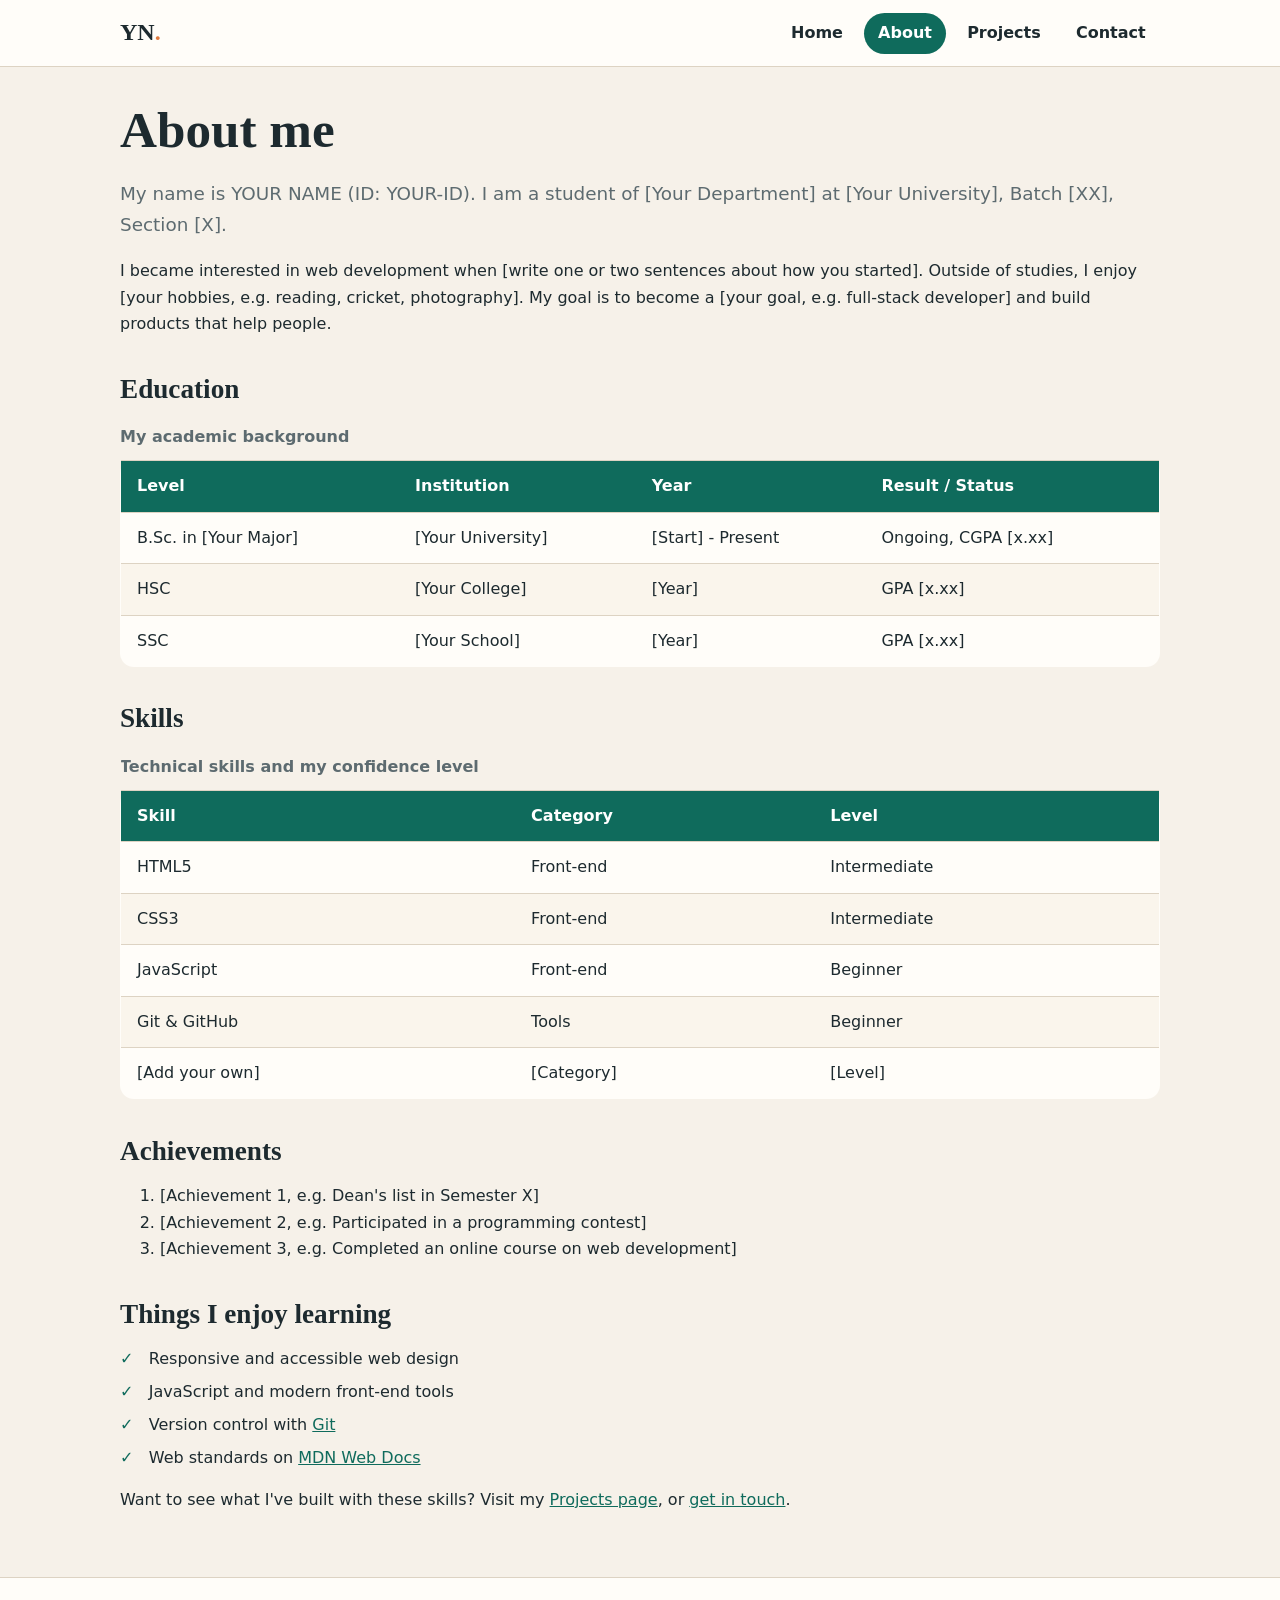
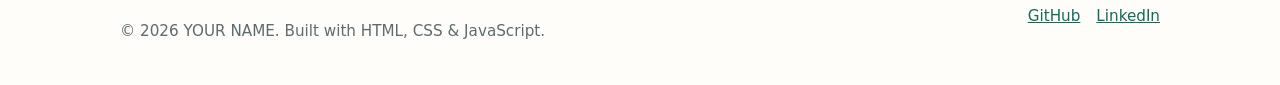
==== about.html @ 44a1b540 "Add files via upload" ====
<!DOCTYPE html>
<html lang="en">
<head>
  <meta charset="UTF-8">
  <meta name="viewport" content="width=device-width, initial-scale=1.0">
  <meta name="description" content="About YOUR NAME - education, skills and achievements.">
  <title>About | YOUR NAME - Portfolio</title>
  <link rel="stylesheet" href="css/style.css">
</head>
<body>

  <header class="site-header">
    <div class="wrap">
      <a class="brand" href="index.html">YN<span>.</span></a>
      <button class="nav-toggle" id="navToggle" aria-label="Toggle menu" aria-expanded="false">&#9776;</button>
      <nav aria-label="Main navigation">
        <ul class="nav-list" id="navList">
          <li><a href="index.html">Home</a></li>
          <li><a href="about.html" class="active">About</a></li>
          <li><a href="projects.html">Projects</a></li>
          <li><a href="contact.html">Contact</a></li>
        </ul>
      </nav>
    </div>
  </header>

  <main class="wrap">
    <h1 style="margin-top:2rem;">About me</h1>

    <section>
      <p class="lead">
        My name is YOUR NAME (ID: YOUR-ID). I am a student of [Your Department] at
        [Your University], Batch [XX], Section [X].
      </p>
      <p>
        I became interested in web development when [write one or two sentences about how you
        started]. Outside of studies, I enjoy [your hobbies, e.g. reading, cricket, photography].
        My goal is to become a [your goal, e.g. full-stack developer] and build products that
        help people.
      </p>
    </section>

    <section>
      <h2>Education</h2>
      <div class="table-scroll">
        <table>
          <caption>My academic background</caption>
          <thead>
            <tr><th>Level</th><th>Institution</th><th>Year</th><th>Result / Status</th></tr>
          </thead>
          <tbody>
            <tr><td>B.Sc. in [Your Major]</td><td>[Your University]</td><td>[Start] - Present</td><td>Ongoing, CGPA [x.xx]</td></tr>
            <tr><td>HSC</td><td>[Your College]</td><td>[Year]</td><td>GPA [x.xx]</td></tr>
            <tr><td>SSC</td><td>[Your School]</td><td>[Year]</td><td>GPA [x.xx]</td></tr>
          </tbody>
        </table>
      </div>
    </section>

    <section>
      <h2>Skills</h2>
      <div class="table-scroll">
        <table>
          <caption>Technical skills and my confidence level</caption>
          <thead>
            <tr><th>Skill</th><th>Category</th><th>Level</th></tr>
          </thead>
          <tbody>
            <tr><td>HTML5</td><td>Front-end</td><td>Intermediate</td></tr>
            <tr><td>CSS3</td><td>Front-end</td><td>Intermediate</td></tr>
            <tr><td>JavaScript</td><td>Front-end</td><td>Beginner</td></tr>
            <tr><td>Git &amp; GitHub</td><td>Tools</td><td>Beginner</td></tr>
            <tr><td>[Add your own]</td><td>[Category]</td><td>[Level]</td></tr>
          </tbody>
        </table>
      </div>
    </section>

    <section>
      <h2>Achievements</h2>
      <ol>
        <li>[Achievement 1, e.g. Dean's list in Semester X]</li>
        <li>[Achievement 2, e.g. Participated in a programming contest]</li>
        <li>[Achievement 3, e.g. Completed an online course on web development]</li>
      </ol>
    </section>

    <section>
      <h2>Things I enjoy learning</h2>
      <ul class="check-list">
        <li>Responsive and accessible web design</li>
        <li>JavaScript and modern front-end tools</li>
        <li>Version control with <a href="https://git-scm.com/doc" target="_blank" rel="noopener">Git</a></li>
        <li>Web standards on <a href="https://developer.mozilla.org/" target="_blank" rel="noopener">MDN Web Docs</a></li>
      </ul>
      <p>
        Want to see what I've built with these skills? Visit my
        <a href="projects.html">Projects page</a>, or <a href="contact.html">get in touch</a>.
      </p>
    </section>
  </main>

  <footer class="site-footer">
    <div class="wrap">
      <p>&copy; <span id="year">2026</span> YOUR NAME. Built with HTML, CSS &amp; JavaScript.</p>
      <ul>
        <li><a href="https://github.com/YOUR-USERNAME" target="_blank" rel="noopener">GitHub</a></li>
        <li><a href="https://www.linkedin.com/in/YOUR-USERNAME" target="_blank" rel="noopener">LinkedIn</a></li>
      </ul>
    </div>
  </footer>

  <script src="js/main.js"></script>
</body>
</html>
---- css/style.css ----
/* ===== Portfolio stylesheet (shared by all pages) ===== */
:root {
  --bg: #f6f1e9;
  --card: #fffdf9;
  --ink: #1d2a2f;
  --muted: #5d6b70;
  --accent: #0f6b5c;
  --accent-dark: #0a4b40;
  --warm: #e07a3f;
  --line: #ddd3c3;
  --radius: 14px;
}

* { box-sizing: border-box; }

body {
  margin: 0;
  font-family: "Segoe UI", system-ui, -apple-system, Roboto, Arial, sans-serif;
  background: var(--bg);
  color: var(--ink);
  line-height: 1.65;
}

h1, h2, h3 { font-family: Georgia, "Times New Roman", serif; line-height: 1.2; }
h1 { font-size: clamp(2rem, 5vw, 3.2rem); margin: 0 0 .5rem; }
h2 { font-size: 1.7rem; margin: 2.2rem 0 .8rem; }
h3 { font-size: 1.2rem; margin: 0 0 .4rem; }

a { color: var(--accent); }
a:hover { color: var(--warm); }

img { max-width: 100%; display: block; }

.wrap { width: min(1040px, 92%); margin-inline: auto; }

/* ----- Header / navigation ----- */
.site-header {
  background: var(--card);
  border-bottom: 1px solid var(--line);
  position: sticky;
  top: 0;
  z-index: 10;
}
.site-header .wrap {
  display: flex;
  align-items: center;
  justify-content: space-between;
  padding: .8rem 0;
}
.brand {
  font-family: Georgia, serif;
  font-size: 1.5rem;
  font-weight: bold;
  text-decoration: none;
  color: var(--ink);
}
.brand span { color: var(--warm); }

.nav-list {
  list-style: none;
  display: flex;
  gap: .4rem;
  margin: 0;
  padding: 0;
}
.nav-list a {
  display: block;
  padding: .45rem .9rem;
  border-radius: 999px;
  text-decoration: none;
  color: var(--ink);
  font-weight: 600;
}
.nav-list a:hover { background: var(--bg); }
.nav-list a.active { background: var(--accent); color: #fff; }

.nav-toggle {
  display: none;
  background: none;
  border: 1px solid var(--line);
  border-radius: 8px;
  font-size: 1.3rem;
  padding: .2rem .6rem;
  cursor: pointer;
}

/* ----- Hero ----- */
.hero { padding: 3.5rem 0 2rem; }
.hero .wrap {
  display: grid;
  grid-template-columns: 1.4fr 1fr;
  gap: 2.5rem;
  align-items: center;
}
.eyebrow {
  color: var(--warm);
  font-weight: 700;
  letter-spacing: .08em;
  text-transform: uppercase;
  font-size: .85rem;
}
.lead { font-size: 1.15rem; color: var(--muted); }
.hero-photo img {
  border-radius: 50%;
  border: 6px solid var(--card);
  box-shadow: 0 10px 30px rgba(0, 0, 0, .12);
  width: min(320px, 100%);
  margin-inline: auto;
}

.btn {
  display: inline-block;
  padding: .7rem 1.4rem;
  border-radius: 999px;
  background: var(--accent);
  color: #fff;
  text-decoration: none;
  font-weight: 700;
  border: 2px solid var(--accent);
  cursor: pointer;
  font-size: 1rem;
  font-family: inherit;
}
.btn:hover { background: var(--accent-dark); color: #fff; }
.btn.ghost { background: transparent; color: var(--accent); }
.btn.ghost:hover { background: var(--accent); color: #fff; }
.btn-row { display: flex; gap: .8rem; flex-wrap: wrap; margin-top: 1.2rem; }

/* ----- Cards & grids ----- */
.card {
  background: var(--card);
  border: 1px solid var(--line);
  border-radius: var(--radius);
  padding: 1.4rem;
}
.grid-3 {
  display: grid;
  grid-template-columns: repeat(auto-fit, minmax(240px, 1fr));
  gap: 1.2rem;
}
.project-card { padding: 0; overflow: hidden; }
.project-card .body { padding: 1.1rem 1.3rem 1.4rem; }
.project-card img { width: 100%; aspect-ratio: 16 / 9; object-fit: cover; }
.tag {
  display: inline-block;
  background: var(--bg);
  border: 1px solid var(--line);
  border-radius: 999px;
  padding: .05rem .7rem;
  font-size: .8rem;
  margin: .15rem .2rem 0 0;
}

/* ----- Tables ----- */
.table-scroll { overflow-x: auto; }
table {
  width: 100%;
  border-collapse: collapse;
  background: var(--card);
  border: 1px solid var(--line);
  border-radius: var(--radius);
  overflow: hidden;
}
caption {
  text-align: left;
  font-weight: 700;
  padding: .4rem 0 .6rem;
  color: var(--muted);
}
th, td { padding: .75rem 1rem; text-align: left; border-bottom: 1px solid var(--line); }
thead th { background: var(--accent); color: #fff; }
tbody tr:nth-child(even) { background: #faf5ec; }
tbody tr:last-child td { border-bottom: none; }

/* ----- Lists ----- */
.check-list { list-style: none; padding: 0; }
.check-list li { padding-left: 1.8rem; position: relative; margin-bottom: .4rem; }
.check-list li::before {
  content: "✓";
  position: absolute;
  left: 0;
  color: var(--accent);
  font-weight: bold;
}

/* ----- Form ----- */
form { display: grid; gap: 1.1rem; }
fieldset { border: 1px solid var(--line); border-radius: 10px; padding: .8rem 1rem; }
legend { font-weight: 700; padding: 0 .4rem; }
label { font-weight: 600; display: block; margin-bottom: .3rem; }
fieldset label { display: inline-block; font-weight: 500; margin-right: 1rem; }

input[type="text"], input[type="email"], select, textarea {
  width: 100%;
  padding: .7rem .85rem;
  border: 1px solid var(--line);
  border-radius: 10px;
  font: inherit;
  background: #fff;
}
input:focus, select:focus, textarea:focus {
  outline: 3px solid rgba(15, 107, 92, .25);
  border-color: var(--accent);
}
.error { color: #b3261e; font-size: .85rem; min-height: 1.1em; margin: .25rem 0 0; }
.field-invalid { border-color: #b3261e !important; }
.form-success {
  background: #e3f4ee;
  border: 1px solid var(--accent);
  color: var(--accent-dark);
  padding: 1rem 1.2rem;
  border-radius: 10px;
  font-weight: 600;
}
.hidden { display: none; }

/* ----- Footer ----- */
.site-footer {
  margin-top: 4rem;
  border-top: 1px solid var(--line);
  background: var(--card);
  padding: 1.6rem 0;
  color: var(--muted);
  font-size: .95rem;
}
.site-footer .wrap {
  display: flex;
  justify-content: space-between;
  flex-wrap: wrap;
  gap: .8rem;
}
.site-footer ul { list-style: none; display: flex; gap: 1rem; margin: 0; padding: 0; }

/* ----- Responsive ----- */
@media (max-width: 720px) {
  .hero .wrap { grid-template-columns: 1fr; text-align: center; }
  .hero-photo { order: -1; }
  .btn-row { justify-content: center; }

  .nav-toggle { display: block; }
  .site-header nav { width: 100%; }
  .site-header .wrap { flex-wrap: wrap; }
  .nav-list { display: none; flex-direction: column; width: 100%; padding-top: .6rem; }
  .nav-list.open { display: flex; }
}
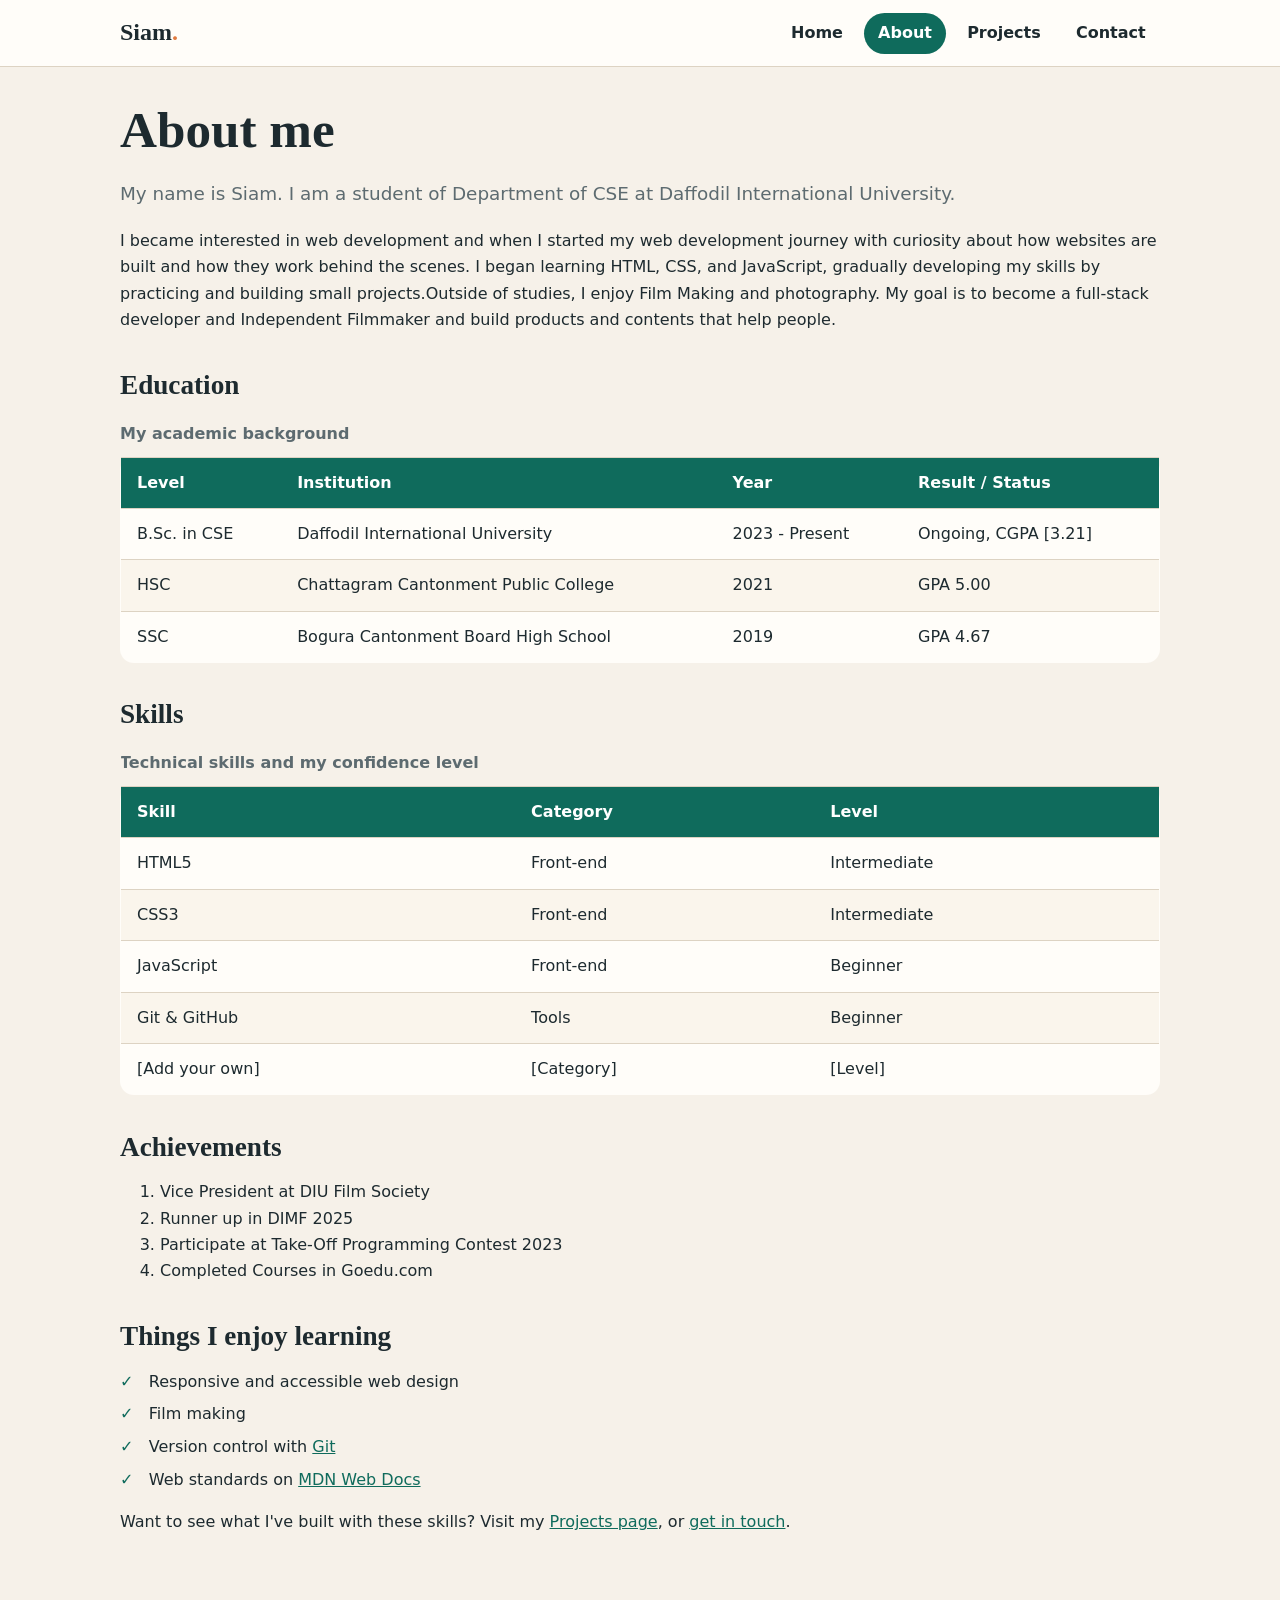
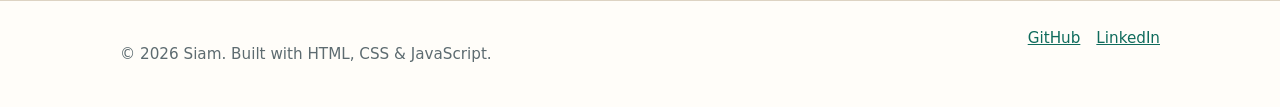
==== commit 015769c3: "Update about.html" ====
--- a/about.html
+++ b/about.html
@@ -4,14 +4,14 @@
   <meta charset="UTF-8">
   <meta name="viewport" content="width=device-width, initial-scale=1.0">
   <meta name="description" content="About YOUR NAME - education, skills and achievements.">
-  <title>About | YOUR NAME - Portfolio</title>
+  <title>About | S M Sadman Al Siam - Portfolio</title>
   <link rel="stylesheet" href="css/style.css">
 </head>
 <body>
 
   <header class="site-header">
     <div class="wrap">
-      <a class="brand" href="index.html">YN<span>.</span></a>
+      <a class="brand" href="index.html">Siam<span>.</span></a>
       <button class="nav-toggle" id="navToggle" aria-label="Toggle menu" aria-expanded="false">&#9776;</button>
       <nav aria-label="Main navigation">
         <ul class="nav-list" id="navList">
@@ -29,13 +29,13 @@
 
     <section>
       <p class="lead">
-        My name is YOUR NAME (ID: YOUR-ID). I am a student of [Your Department] at
-        [Your University], Batch [XX], Section [X].
+        My name is Siam. I am a student of Department of CSE at
+        Daffodil International University.
       </p>
       <p>
-        I became interested in web development when [write one or two sentences about how you
-        started]. Outside of studies, I enjoy [your hobbies, e.g. reading, cricket, photography].
-        My goal is to become a [your goal, e.g. full-stack developer] and build products that
+        I became interested in web development and when I started my web development journey with curiosity about how websites are built and how they work behind the scenes.
+        I began learning HTML, CSS, and JavaScript, gradually developing my skills by practicing and building small projects.Outside of studies, I enjoy Film Making and photography.
+        My goal is to become a full-stack developer and Independent Filmmaker and build products and contents that
         help people.
       </p>
     </section>
@@ -49,9 +49,9 @@
             <tr><th>Level</th><th>Institution</th><th>Year</th><th>Result / Status</th></tr>
           </thead>
           <tbody>
-            <tr><td>B.Sc. in [Your Major]</td><td>[Your University]</td><td>[Start] - Present</td><td>Ongoing, CGPA [x.xx]</td></tr>
-            <tr><td>HSC</td><td>[Your College]</td><td>[Year]</td><td>GPA [x.xx]</td></tr>
-            <tr><td>SSC</td><td>[Your School]</td><td>[Year]</td><td>GPA [x.xx]</td></tr>
+            <tr><td>B.Sc. in CSE</td><td>Daffodil International University</td><td>2023 - Present</td><td>Ongoing, CGPA [3.21]</td></tr>
+            <tr><td>HSC</td><td>Chattagram Cantonment Public College</td><td>2021</td><td>GPA 5.00</td></tr>
+            <tr><td>SSC</td><td>Bogura Cantonment Board High School</td><td>2019</td><td>GPA 4.67</td></tr>
           </tbody>
         </table>
       </div>
@@ -79,9 +79,10 @@
     <section>
       <h2>Achievements</h2>
       <ol>
-        <li>[Achievement 1, e.g. Dean's list in Semester X]</li>
-        <li>[Achievement 2, e.g. Participated in a programming contest]</li>
-        <li>[Achievement 3, e.g. Completed an online course on web development]</li>
+        <li>Vice President at DIU Film Society</li>
+        <li>Runner up in DIMF 2025</li>
+        <li>Participate at Take-Off Programming Contest 2023</li>
+        <li>Completed Courses in Goedu.com</li>
       </ol>
     </section>
 
@@ -89,7 +90,7 @@
       <h2>Things I enjoy learning</h2>
       <ul class="check-list">
         <li>Responsive and accessible web design</li>
-        <li>JavaScript and modern front-end tools</li>
+        <li>Film making</li>
         <li>Version control with <a href="https://git-scm.com/doc" target="_blank" rel="noopener">Git</a></li>
         <li>Web standards on <a href="https://developer.mozilla.org/" target="_blank" rel="noopener">MDN Web Docs</a></li>
       </ul>
@@ -102,7 +103,7 @@
 
   <footer class="site-footer">
     <div class="wrap">
-      <p>&copy; <span id="year">2026</span> YOUR NAME. Built with HTML, CSS &amp; JavaScript.</p>
+      <p>&copy; <span id="year">2026</span> Siam. Built with HTML, CSS &amp; JavaScript.</p>
       <ul>
         <li><a href="https://github.com/YOUR-USERNAME" target="_blank" rel="noopener">GitHub</a></li>
         <li><a href="https://www.linkedin.com/in/YOUR-USERNAME" target="_blank" rel="noopener">LinkedIn</a></li>
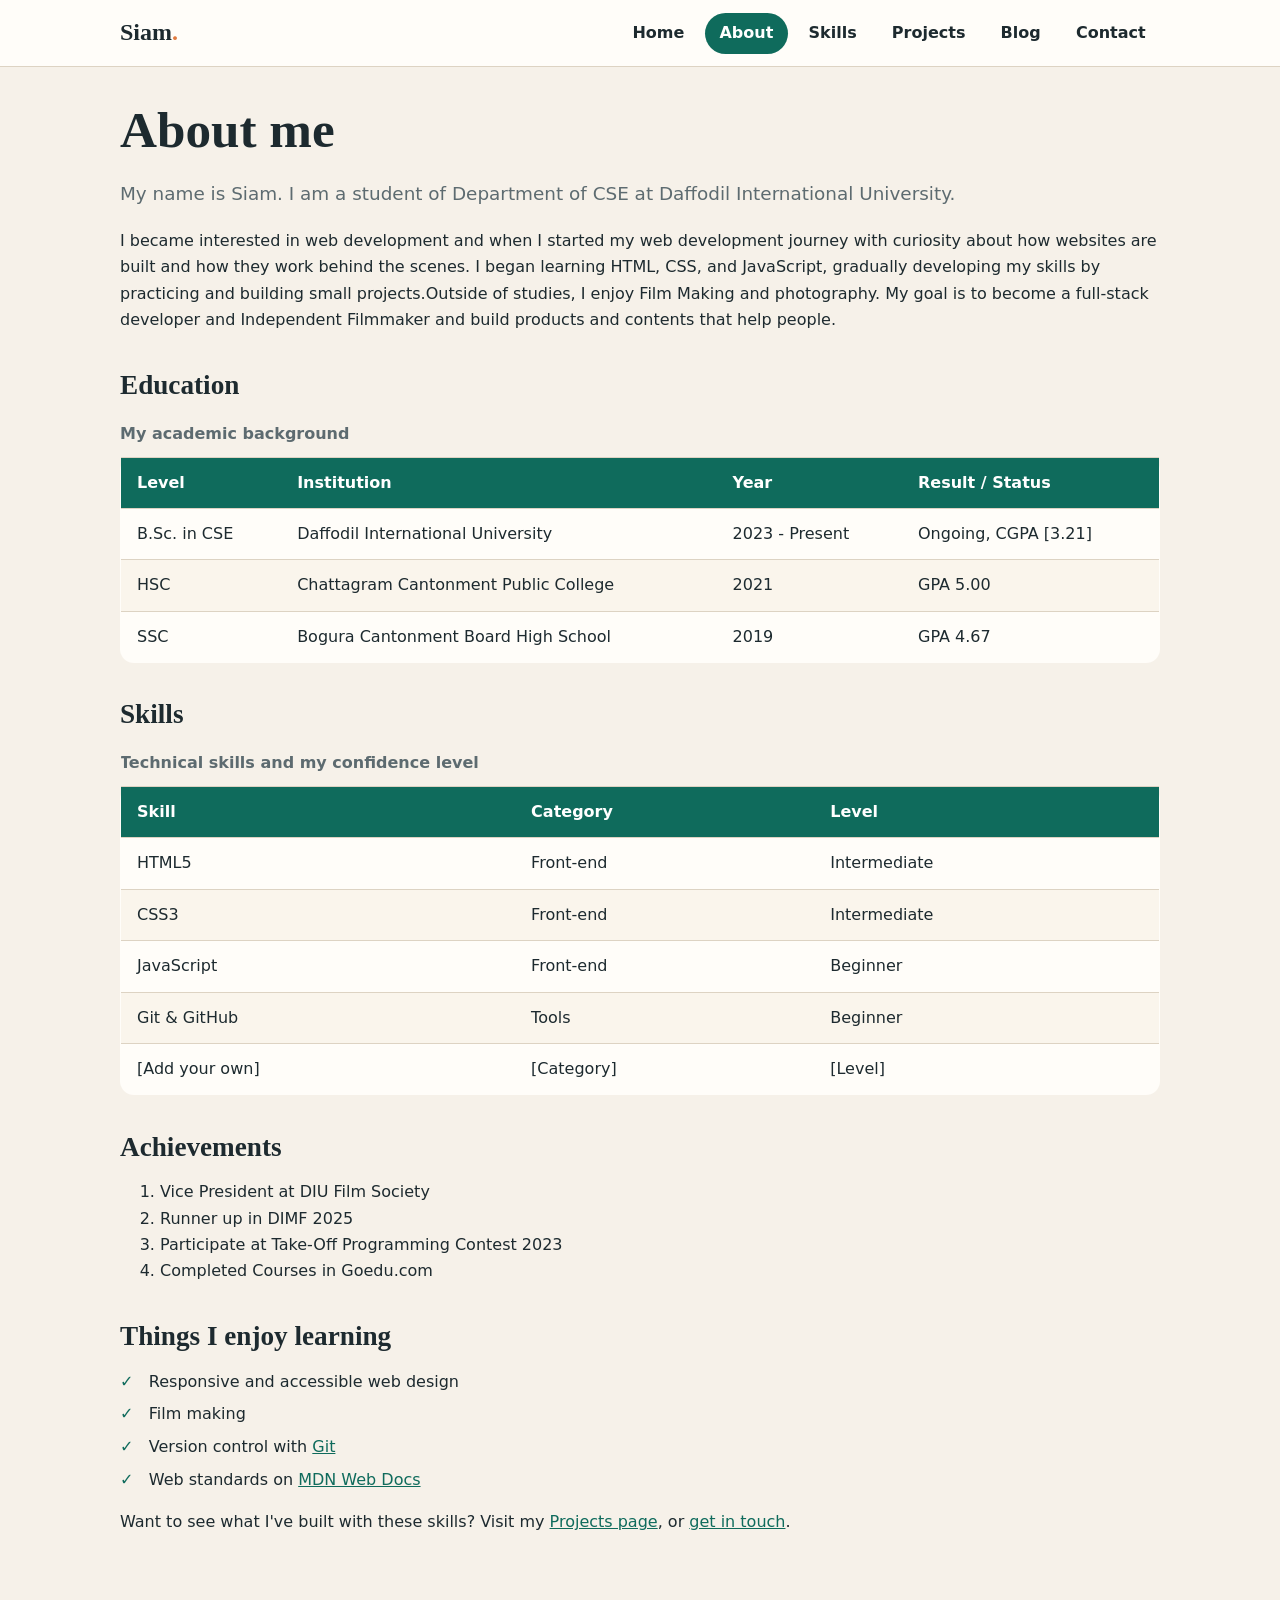
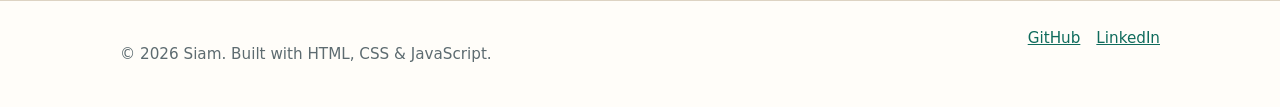
==== commit 68513d96: "Update about.html" ====
--- a/about.html
+++ b/about.html
@@ -17,7 +17,9 @@
         <ul class="nav-list" id="navList">
           <li><a href="index.html">Home</a></li>
           <li><a href="about.html" class="active">About</a></li>
+          <li><a href="skills.html">Skills</a></li>
           <li><a href="projects.html">Projects</a></li>
+          <li><a href="blog.html">Blog</a></li>
           <li><a href="contact.html">Contact</a></li>
         </ul>
       </nav>
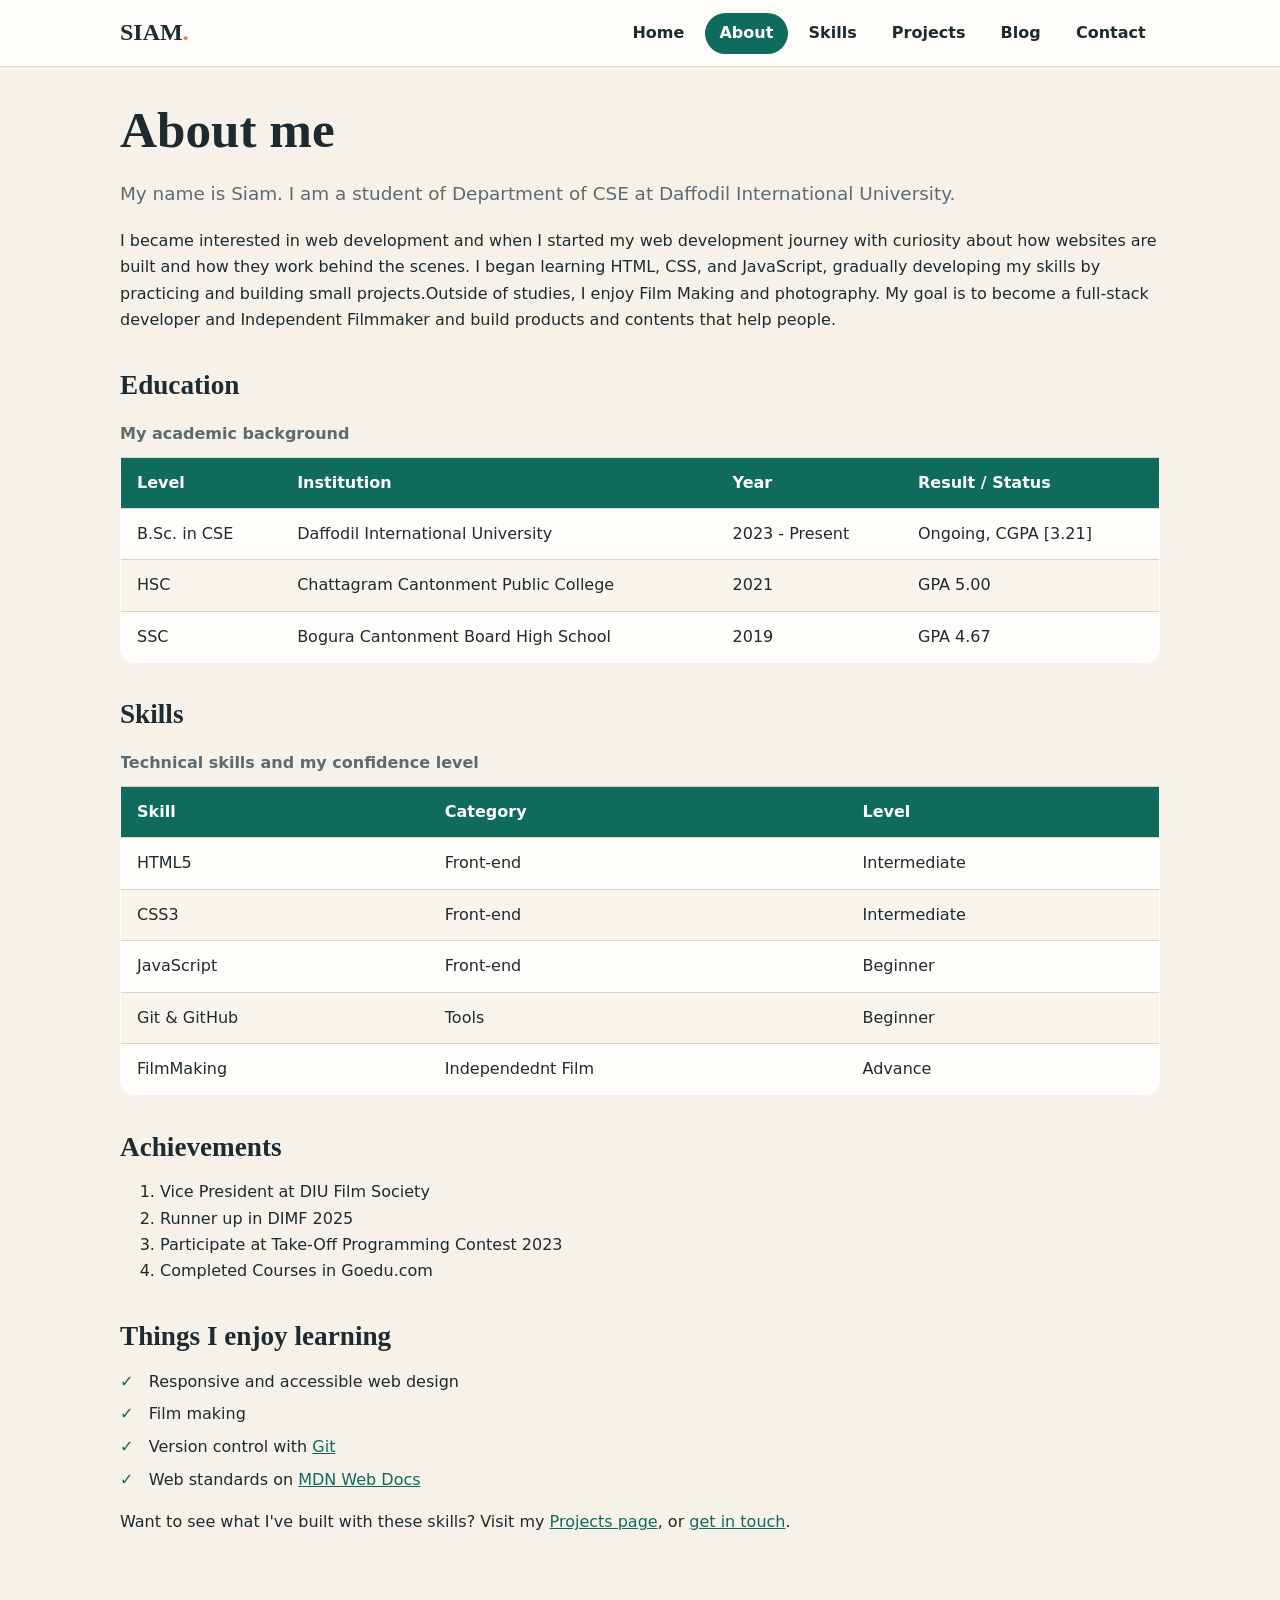
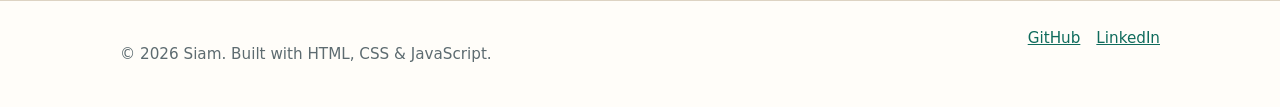
==== commit d50b8a14: "Update about.html" ====
--- a/about.html
+++ b/about.html
@@ -11,7 +11,7 @@
 
   <header class="site-header">
     <div class="wrap">
-      <a class="brand" href="index.html">Siam<span>.</span></a>
+      <a class="brand" href="index.html">SIAM<span>.</span></a>
       <button class="nav-toggle" id="navToggle" aria-label="Toggle menu" aria-expanded="false">&#9776;</button>
       <nav aria-label="Main navigation">
         <ul class="nav-list" id="navList">
@@ -72,7 +72,7 @@
             <tr><td>CSS3</td><td>Front-end</td><td>Intermediate</td></tr>
             <tr><td>JavaScript</td><td>Front-end</td><td>Beginner</td></tr>
             <tr><td>Git &amp; GitHub</td><td>Tools</td><td>Beginner</td></tr>
-            <tr><td>[Add your own]</td><td>[Category]</td><td>[Level]</td></tr>
+            <tr><td>FilmMaking</td><td>Independednt Film</td><td>Advance</td></tr>
           </tbody>
         </table>
       </div>
